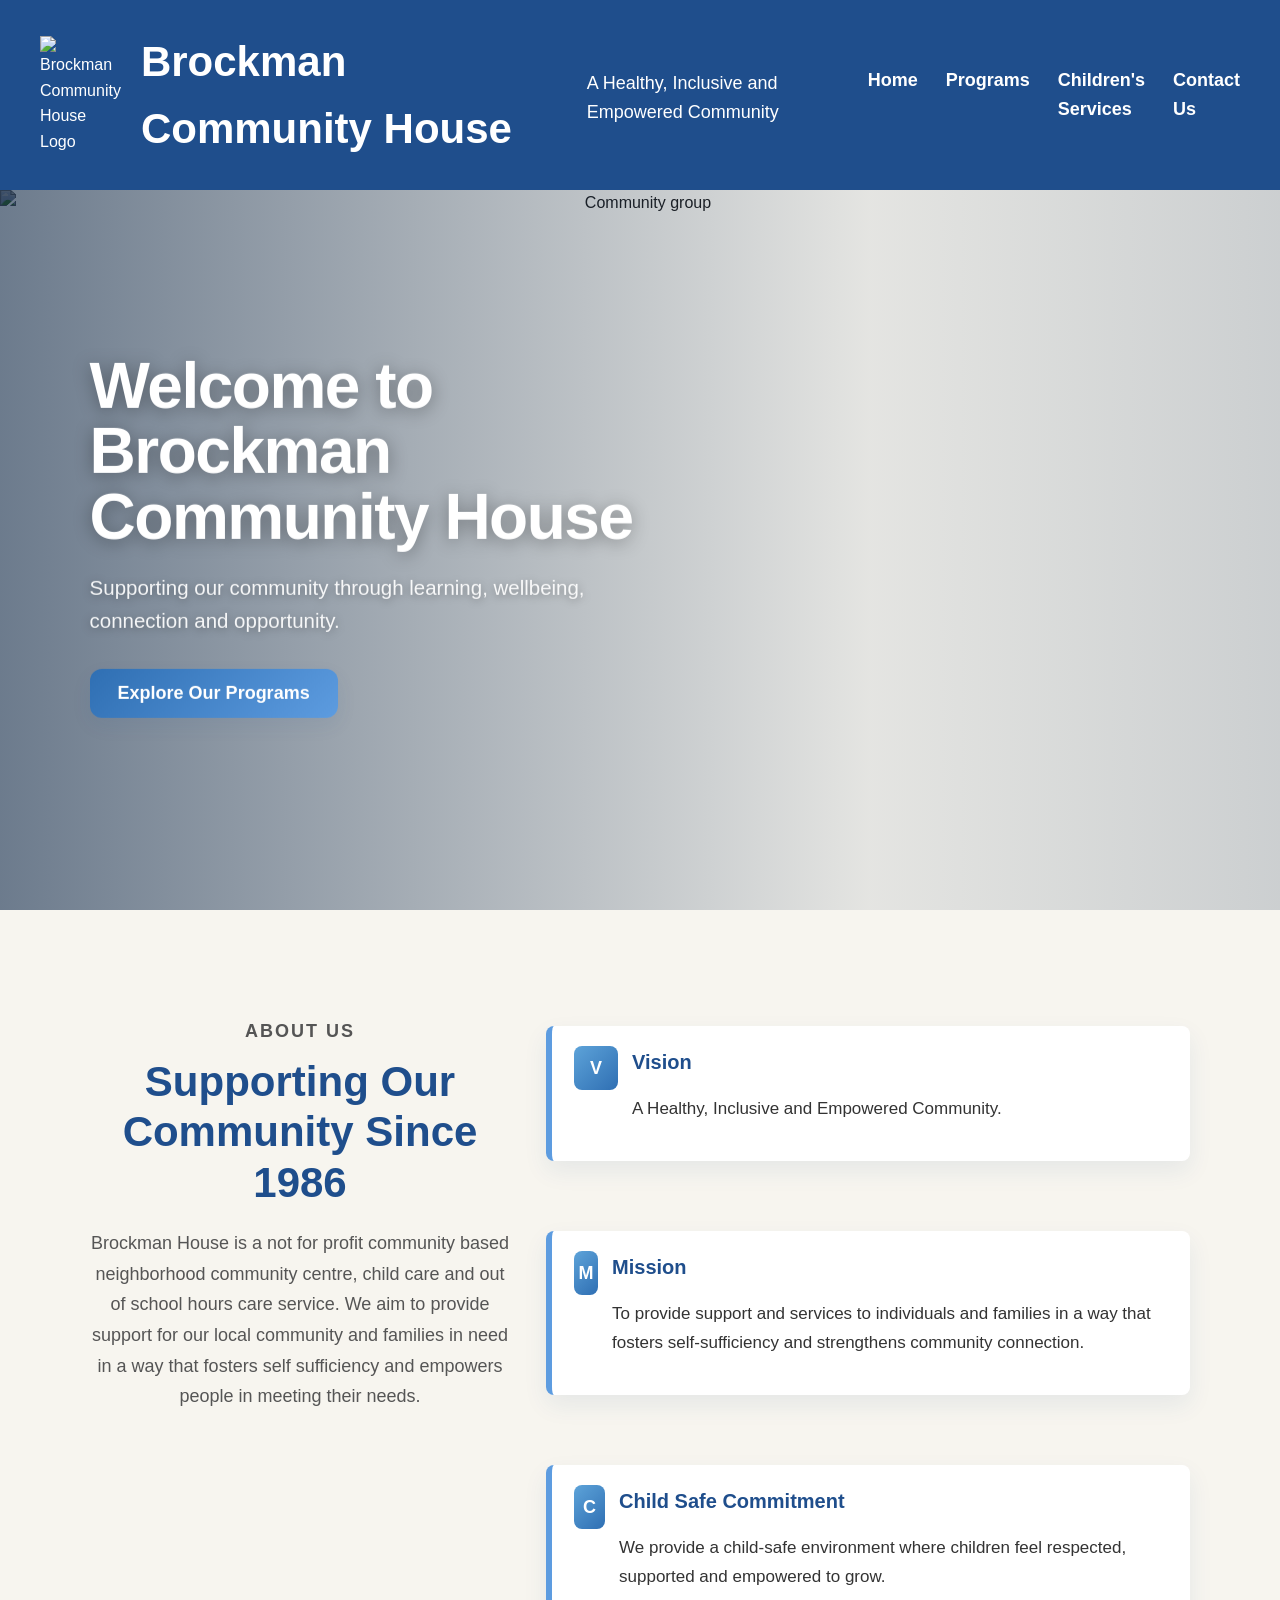
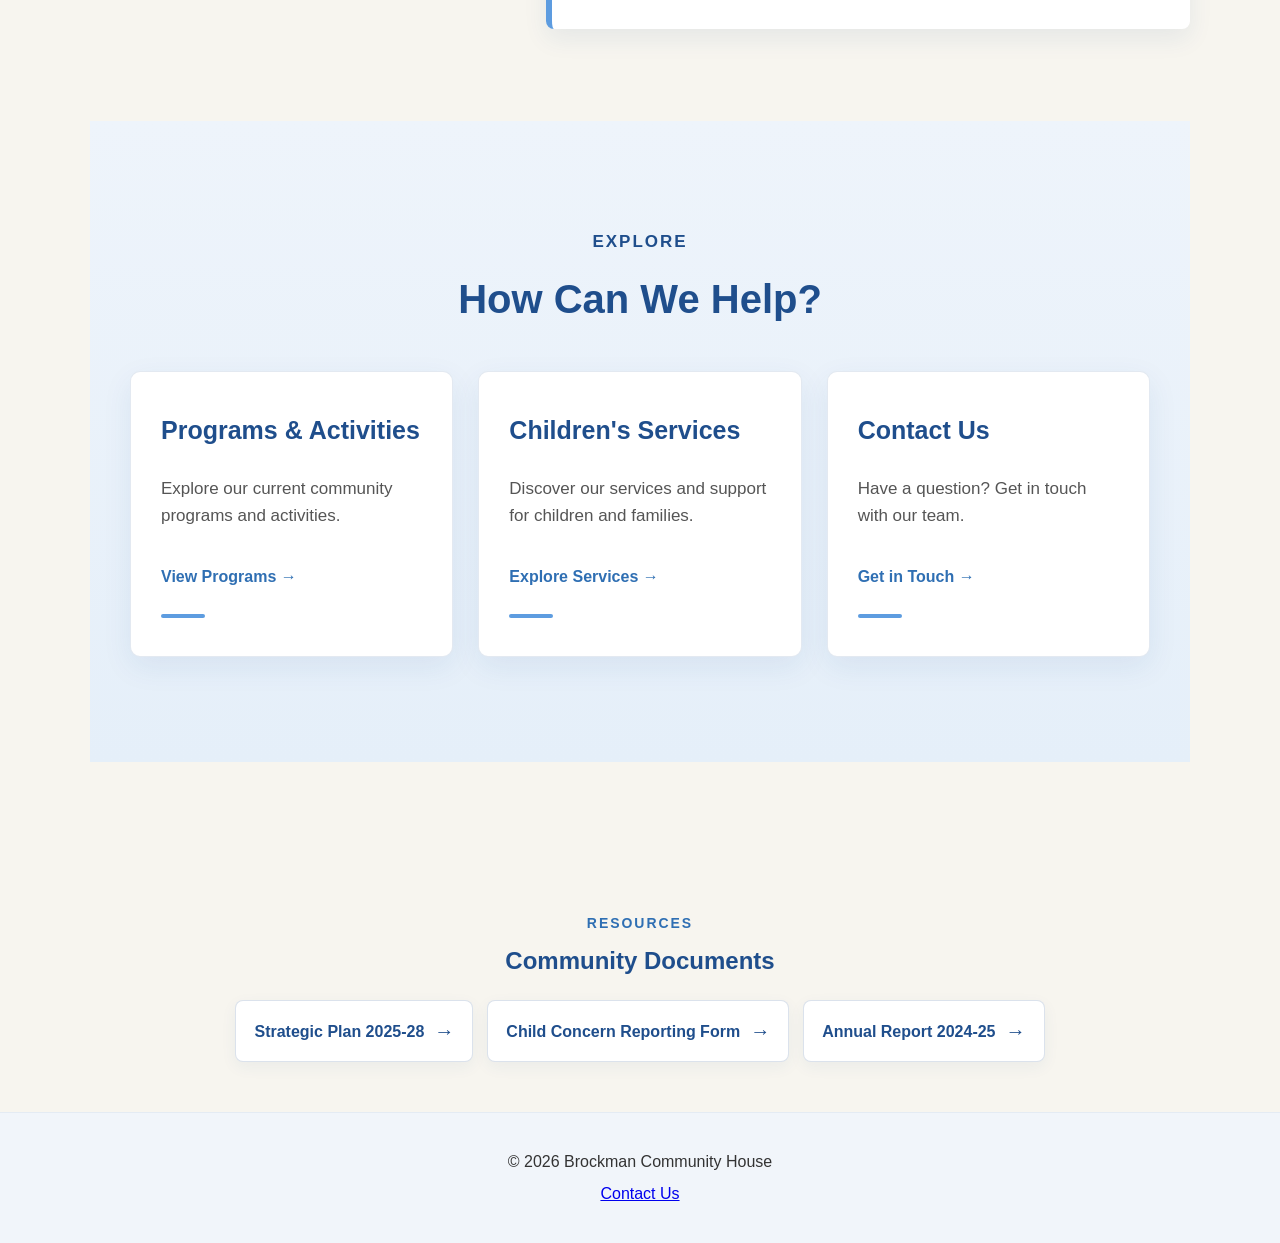
==== index.html @ 67da940c "Add files via upload" ====
<!DOCTYPE html>
<html lang="en">

<head>
    <meta charset="UTF-8">
    <meta name="viewport" content="width=device-width, initial-scale=1.0">
    <title>Brockman Community House</title>

    <link rel="stylesheet" href="style.css">
</head>

<body>

<header>

    <div class="header-left">
<img src="./images/logo.png" alt="Brockman Community House Logo" class="logo">            <h1>Brockman Community House</h1>
            <p>A Healthy, Inclusive and Empowered Community</p>
    </div>

    <nav>
    <a href="index.html">Home</a>
    <a href="programs.html">Programs</a>
    <a href="childrens-services.html">Children's Services</a>
    <a href="contact.html">Contact Us</a>
</nav>

</header>
<main class="home-main">

    <section class="hero">

           <img src="https://images.unsplash.com/photo-1511632765486-a01980e01a18"
               alt="Community group" loading="lazy">

        <div class="hero-text">

            <h2>Welcome to Brockman Community House</h2>

            <p>
                Supporting our community through learning, wellbeing,
                connection and opportunity.
            </p>

            <a id="term-program-link" href="https://brockmanhouse.com.au/wp-content/uploads/2026/07/Term-3-2026-Program-1.pdf" target="_blank" rel="noopener noreferrer">
                <button>Explore Our Programs</button>
            </a>

        </div>

    </section>
<section class="about-home">

    <div class="about-intro">
        <p class="section-label">ABOUT US</p>

        <h2>Supporting Our Community Since 1986</h2>

        <p>
            Brockman House is a not for profit community based neighborhood
            community centre, child care and out of school hours care service.
            We aim to provide support for our local community and families in
            need in a way that fosters self sufficiency and empowers people
            in meeting their needs.
        </p>
    </div>

   <div class="about-values">

    <section class="about-value" tabindex="0" aria-labelledby="vision-title">
        <span class="value-number" aria-hidden="true">V</span>

        <div>
            <h3 id="vision-title">Vision</h3>
            <p>
                A Healthy, Inclusive and Empowered Community.
            </p>
        </div>
    </section>

    <section class="about-value" tabindex="0" aria-labelledby="mission-title">
        <span class="value-number" aria-hidden="true">M</span>

        <div>
            <h3 id="mission-title">Mission</h3>
            <p>
                To provide support and services to individuals and families
                in a way that fosters self-sufficiency and strengthens
                community connection.
            </p>
        </div>
    </section>

    <section class="about-value" tabindex="0" aria-labelledby="commitment-title">
        <span class="value-number" aria-hidden="true">C</span>

        <div>
            <h3 id="commitment-title">Child Safe Commitment</h3>
            <p>
                We provide a child-safe environment where children feel
                respected, supported and empowered to grow.
            </p>
        </div>
    </section>

</div>

<section class="quick-links">

    <p class="section-label">EXPLORE</p>

    <h2>How Can We Help?</h2>

    <div class="quick-grid">

        <a href="programs.html" class="quick-card">
            <h3>Programs & Activities</h3>
            <p>Explore our current community programs and activities.</p>
            <span>View Programs →</span>
        </a>

        <a href="childrens-services.html" class="quick-card">
            <h3>Children's Services</h3>
            <p>Discover our services and support for children and families.</p>
            <span>Explore Services →</span>
        </a>

        <a href="contact.html" class="quick-card">
            <h3>Contact Us</h3>
            <p>Have a question? Get in touch with our team.</p>
            <span>Get in Touch →</span>
        </a>

    </div>

</section>
    </main>

<section class="community-documents container" aria-labelledby="documents-title">
    <p class="section-label">RESOURCES</p>
    <h2 id="documents-title">Community Documents</h2>
    <div class="document-links">
        <a id="strategic-plan-link" href="documents/Strategic-Plan-2025-28.pdf" target="_blank" rel="noopener noreferrer">Strategic Plan 2025-28 <span>→</span></a>
        <a id="child-concern-link" href="documents/Child-Concern-Reporting-Form.pdf" target="_blank" rel="noopener noreferrer">Child Concern Reporting Form <span>→</span></a>
        <a id="annual-report-link" href="documents/Brockman-House-Annual-Report-2024-25.pdf" target="_blank" rel="noopener noreferrer">Annual Report 2024-25 <span>→</span></a>
    </div>
</section>

<script>
    fetch('documents/documents.json')
        .then(function(response) { return response.ok ? response.json() : null; })
        .then(function(documents) {
            if (!documents) return;
            var links = {
                strategicPlan: 'strategic-plan-link',
                childConcernForm: 'child-concern-link',
                annualReport: 'annual-report-link',
                termProgram: 'term-program-link'
            };
            Object.keys(links).forEach(function(key) {
                var link = document.getElementById(links[key]);
                if (link && documents[key]) link.href = documents[key];
            });
        })
        .catch(function() {
            // Keep the built-in links when the data file is unavailable.
        });
</script>

<footer>
    <p>&copy; 2026 Brockman Community House</p>
    <p>
        <a href="contact.html">Contact Us</a>
    </p>
</footer>
</body>

</html>
---- style.css ----
body {
    font-family: Arial, sans-serif;
    margin: 0;
    background-color: #f7f5ef;
    color: #333;
}

/* Base typographic scale for better rhythm */
html { font-size: 16px }
body { line-height: 1.6 }

header {
    background-color: #1F4E8C;
    color: white;
    display: flex;
    justify-content: space-between;
    align-items: center;
    padding: 28px 40px;
    position: relative;
    z-index: 30;
}

/* Overlay header: used on pages with a hero so the header sits on top
   of the hero image without affecting layout. Add `class="overlay"`
   to the header element on pages where you want this behavior. */
/* overlay header styles removed (header now uses solid background by default) */

.header-left {
    display: flex;
    align-items: center;
    gap: 20px;
}

.logo {
    width: 90px;
    height: auto;
}

.header-left .logo { width: 84px }

.header-left h1 {
    margin: 0;
    font-size: 42px;
}

.header-left p {
    margin: 6px 0 0;
    font-size: 18px;
}

nav {
    display: flex;
    gap: 28px;
}

nav a {
    color: white;
    text-decoration: none;
    font-size: 18px;
    font-weight: 600;
    padding: 10px 0;
    transition: color 0.3s ease;
}

nav a:hover {
    color: #BFD8F5;
}

/* Make nav responsive and avoid overflow */
@media (max-width: 760px) {
    header { padding: 20px }
    .header-left { gap: 12px }
    .header-left h1 { font-size: 20px }
    .header-left p { display: none }
    nav { flex-wrap: wrap; gap: 12px; justify-content: center }
    nav a { font-size: 16px }
}
main {
    text-align: center;
    padding: 50px;
}

/* Reduce main padding on small screens for better fit */
@media (max-width: 700px) {
    main { padding: 28px 12px }
}

/* Generic centered container used on content pages */
.container {
    max-width: 1100px;
    margin: 0 auto;
    padding: 0 20px;
}

h2 {
    color: #7c6dd0;
}

button {
    background: linear-gradient(135deg, #2F6FB3, #5D9CE0);
    color: white;
    border: none;
    padding: 14px 28px;
    font-size: 17px;
    font-weight: 600;
    border-radius: 10px;
    cursor: pointer;
}

button:hover {
    background: linear-gradient(135deg, #1F4E8C, #3B7CC0);
}

/* Make CTA button more prominent */
button {
    box-shadow: 0 8px 20px rgba(31,78,140,0.08);
}

/* Interactive, accessible focus states */
:focus {
    outline: none;
}

:focus-visible {
    outline: 3px solid rgba(79,143,217,0.26);
    outline-offset: 3px;
}
.cards {
    display: flex;
    gap: 20px;
    justify-content: center;
    flex-wrap: wrap;
    margin-top: 30px;
}


.card {
    background-color: white;
    width: 280px;
    padding: 25px;
    border-radius: 12px;
    border: 1px solid rgba(31, 78, 140, 0.15);
    box-shadow: 0 4px 10px rgba(0,0,0,0.1);
    text-align: center;

    transition: transform 0.3s ease,
                box-shadow 0.3s ease;
}
.card:hover {
    transform: translateY(-8px);
    box-shadow:
        0 15px 35px rgba(31, 78, 140, 0.22),
        0 0 20px rgba(79, 143, 217, 0.15);
    border-color: rgba(31, 78, 140, 0.4);
}

.card h3 {
    color: #1F4E8C;
    font-size: 24px;
    margin-top: 0;
}

.card p {
    color: #555;
    line-height: 1.6;
}

/* consolidated .hero rules appear later */

.pdf-section {
    max-width: 900px;
    margin: 60px auto;
    text-align: center;
}

/* Programs page hero */
.programs-hero {
     position: relative;
     /* Make the hero full-bleed horizontally (no side gaps) while keeping
         the same height. Pull it up slightly so there's no extra gap from
         the page padding and it sits closer to the header. */
     width: 100vw;
     margin-left: calc(50% - 50vw);
     margin-right: calc(50% - 50vw);
     /* negative top margin removes the main padding gap so the hero sits
         flush against the header. Slightly reduced on small screens to
         avoid overlap with a taller header layout. */
     margin-top: -50px;
     height: 60vh;
     min-height: 420px;
     margin-bottom: 28px;
     overflow: hidden;
}
.programs-hero img {
    position: absolute;
    top: 0;
    left: 0;
    width: 100%;
    height: 100%;
    object-fit: cover;
    object-position: center;
    display: block;
    filter: brightness(60%);
    transition: transform 0.9s cubic-bezier(0.22,1,0.36,1), filter 0.6s ease;
    z-index: 1;
}
.programs-hero .hero-text {
    position: absolute;
    z-index: 2;
    top: 48%;
    left: clamp(30px, 7vw, 120px);
    transform: translateY(-50%);
    width: min(560px, 86%);
    text-align: left;
    color: white;
    animation: heroTextSlide 1s cubic-bezier(0.22, 1, 0.36, 1) both;
}
.programs-hero .hero-text h2 { color: white; font-size: clamp(42px, 5vw, 68px); margin:0 0 18px; text-shadow:0 3px 18px rgba(0,0,0,0.35) }
.programs-hero .hero-text p { color: rgba(255,255,255,0.92); margin-bottom: 22px; text-shadow:0 2px 10px rgba(0,0,0,0.35) }
.programs-hero:hover img { transform: scale(1.02); filter: brightness(0.72) saturate(1.02) }

/* Programs grid */
.programs-intro { text-align: center; margin: 8px 0 28px; }
.programs-intro h2 { color: #1F4E8C; font-size: 34px; margin: 6px 0 10px }
.programs-intro p { color: #555; max-width: 900px; margin: 0 auto }
.programs-grid {
    max-width: 1100px;
    margin: 0 auto 40px;
    display: grid;
    grid-template-columns: repeat(3, 1fr);
    gap: 22px;
    padding: 0 20px;
}
.program-card { min-height: 320px }
.program-body { flex: 1 }
.program-card {
    background: white;
    border-radius: 14px;
    overflow: hidden;
    box-shadow: 0 10px 30px rgba(31,78,140,0.06);
    display: flex;
    flex-direction: column;
    transition: transform 0.25s ease, box-shadow 0.25s ease;
}
.program-card:hover { transform: translateY(-8px); box-shadow: 0 20px 50px rgba(31,78,140,0.12) }
.program-media { position: relative; }
.program-img { width: 100%; height: 220px; object-fit: cover; display:block }
/* Make the featured/program image (has data-photo) taller so it feels hero-like
   while keeping other cards compact. On large screens this will give the
   Technology card a taller, more immersive photo similar to the hero. */
.program-card[data-photo] .program-img {
    /* Keep technology card image the same size as other program cards */
    height: 220px;
    object-fit: cover;
}
.program-card { border-radius: 14px; }

/* clickable icon over the program image */
.program-icon {
    position: absolute;
    right: 12px;
    top: 12px;
    background: rgba(255,255,255,0.95);
    border-radius: 999px;
    padding: 8px;
    display: inline-flex;
    align-items: center;
    justify-content: center;
    box-shadow: 0 6px 18px rgba(31,78,140,0.08);
    transition: transform .15s ease, box-shadow .15s ease;
}
.program-icon:hover { transform: translateY(-3px); box-shadow: 0 12px 30px rgba(31,78,140,0.12) }
.program-icon svg { display:block }
.program-body { padding: 18px }
.program-body h3 { margin: 0 0 8px; color: #1F4E8C }
.program-body p { margin: 0 0 12px; color: #555 }
.program-body .link { color: #2F6FB3; font-weight:700; text-decoration:none }

@media (max-width: 900px) {
    .programs-grid { grid-template-columns: 1fr 1fr }
    .program-img { height: 180px }
}
@media (max-width: 700px) {
    .programs-hero { margin-top: -28px }
}
@media (max-width: 560px) {
    .programs-grid { grid-template-columns: 1fr }
    .programs-hero .hero-text { left: 4%; max-width: 90% }
    .program-img { height: 160px }
}

/* Section spacing utility to keep pages consistent */
section { margin: 28px 0 }

/* Footer polish */
footer {
    background: #f1f5fa;
    color: #333;
    padding: 30px 20px;
    text-align: center;
    border-top: 1px solid rgba(31,78,140,0.06);
}
footer p { margin: 6px 0 }

/* Ensure images don't cause horizontal overflow */
img { max-width: 100%; height: auto; }

/* Community Support section styling */
.community-support {
    background: #ffffff;
    padding: 28px 20px;
    border-radius: 14px;
    box-shadow: 0 12px 30px rgba(31,78,140,0.06);
    margin: 26px auto 40px;
    text-align: left;
}
.community-support h2 { color: #1F4E8C; margin-top: 0 }
.community-support ul { columns: 2; gap: 20px; color: #444; margin: 12px 0 18px }
.community-support p { color: #555; line-height: 1.6 }

@media (max-width: 700px) {
    .community-support ul { columns: 1 }
}

/* Community Support two-column layout */
.support-grid { display: grid; grid-template-columns: 1fr 1fr; gap: 22px; align-items: center }
.support-image img { width: 100%; height: 100%; object-fit: cover; border-radius: 10px }
.support-content h2 { margin-top: 0; color: #1F4E8C }
.support-content ul { margin-left: 18px; color: #444 }
.support-cta { margin-top: 16px; text-align: center; }
.support-cta .link { color: #1F4E8C; font-weight: 700; text-decoration: none; margin-right: 12px; }
.support-cta .link::after { content: ' →'; }

.btn-primary { background: linear-gradient(135deg,#2F6FB3,#5D9CE0); color: white; padding: 12px 18px; border-radius: 10px; text-decoration: none; font-weight:700; margin-right: 8px }
.btn-primary:hover { transform: translateY(-3px); box-shadow: 0 12px 30px rgba(31,78,140,0.12) }
.btn-outline { border: 1px solid rgba(31,78,140,0.18); padding: 10px 16px; border-radius: 10px; text-decoration: none; color: #1F4E8C; font-weight:700 }

@media (max-width: 900px) {
    .support-grid { grid-template-columns: 1fr }
    .support-image { order: -1 }
}

/* Photo modal */
.photo-modal { display: none; position: fixed; inset: 0; background: rgba(0,0,0,0.6); align-items: center; justify-content: center; z-index: 9999 }
.photo-modal.open { display: flex }
.photo-modal-content { position: relative; max-width: 1100px; width: 94%; max-height: 90vh; background: #fff; border-radius: 12px; overflow: hidden; box-shadow: 0 30px 80px rgba(0,0,0,0.4) }
.photo-modal-content img { display: block; background: #000; margin: 0 auto }
/* Show the modal image fully (no cropping). Use `contain` so the entire
   image is visible inside the dialog. Limit size by viewport so it fits on
   all screens. */
.photo-modal-content img {
    width: auto;
    max-width: 100%;
    height: auto;
    max-height: calc(100vh - 120px);
    object-fit: contain;
}
.photo-close { position: absolute; right: 12px; top: 12px; background: rgba(255,255,255,0.95); border: none; padding: 8px 10px; border-radius: 8px; font-size: 20px; cursor: pointer }

@media (max-width: 700px) {
    .photo-modal-content { width: 96%; }
    .photo-close { right: 8px; top: 8px }
}

/* Children's Services page */
.children-page {
    padding: 0;
    text-align: left;
}
.children-hero {
    position: relative;
    height: 42vh;
    min-height: 360px;
    overflow: hidden;
    background: #315d68;
}
.children-hero img {
    width: 100%;
    height: 100%;
    object-fit: cover;
    object-position: center;
    display: block;
    filter: brightness(0.58) saturate(0.8);
}
.children-hero-text {
    position: absolute;
    inset: 0;
    display: flex;
    flex-direction: column;
    align-items: center;
    justify-content: center;
    text-align: center;
    color: white;
    padding: 24px;
}
.children-hero-text h2 {
    color: white;
    font-size: clamp(42px, 6vw, 72px);
    margin: 0 0 12px;
    text-shadow: 0 3px 18px rgba(0,0,0,0.28);
}
.children-hero-text p {
    max-width: 620px;
    margin: 0;
    color: rgba(255,255,255,0.95);
    font-size: clamp(18px, 2vw, 26px);
}
.children-content {
    position: relative;
    z-index: 2;
    margin-top: -86px;
    margin-bottom: 60px;
    padding: 58px 72px;
    background: white;
    border-radius: 10px;
    box-shadow: 0 16px 42px rgba(31,78,140,0.14);
}
.children-flyer {
    max-width: 720px;
    margin: 0 auto 42px;
    text-align: center;
}
.children-flyer img {
    display: block;
    width: 100%;
    height: auto;
    max-height: 900px;
    object-fit: contain;
    border-radius: 6px;
    box-shadow: 0 8px 24px rgba(31,78,140,0.12);
}
.children-copy { max-width: 900px; margin: 0 auto; }
.children-copy .section-label { color: #2F6FB3; font-size: 14px; font-weight: 800; letter-spacing: 0.12em; margin: 0 0 12px; }
.children-copy h2 { color: #1F4E8C; font-size: clamp(30px, 4vw, 48px); line-height: 1.15; margin: 0 0 24px; }
.children-copy p { color: #405064; font-size: 19px; line-height: 1.7; }
.children-services-grid { display: grid; grid-template-columns: repeat(2, 1fr); gap: 26px; margin: 30px 0; }
.children-services-grid article { padding: 24px; border-left: 4px solid #5D9CE0; background: #f4f8fc; border-radius: 6px; }
.children-services-grid h3, .children-enrol h3 { color: #1F4E8C; margin: 0 0 8px; font-size: 24px; }
.children-services-grid p { margin: 0; font-size: 17px; }
.children-enrol { margin-top: 30px; padding-top: 24px; border-top: 1px solid rgba(31,78,140,0.15); }
.children-enrol p { margin-bottom: 0; }
.children-enrol a { color: #1F4E8C; font-weight: 700; }

@media (max-width: 700px) {
    .children-content { margin-top: -44px; padding: 34px 24px; }
    .children-services-grid { grid-template-columns: 1fr; gap: 16px; }
    .children-copy p { font-size: 17px; }
}

/* Contact page */
.contact-page { padding: 0; text-align: left; }
.contact-hero {
    min-height: 360px;
    display: flex;
    align-items: center;
    padding: 70px max(24px, 8vw);
    color: white;
    background: linear-gradient(120deg, rgba(31,78,140,0.98), rgba(47,111,179,0.86)), url('https://images.unsplash.com/photo-1511632765486-a01980e01a18?auto=format&fit=crop&w=1800&q=80') center/cover;
}
.contact-hero > div { max-width: 680px; }
.contact-hero .section-label { color: #BFD8F5; font-size: 14px; font-weight: 800; letter-spacing: 0.14em; margin: 0 0 14px; }
.contact-hero h2 { color: white; font-size: clamp(48px, 7vw, 84px); line-height: 1; margin: 0 0 22px; }
.contact-hero p:last-child { color: rgba(255,255,255,0.94); font-size: clamp(19px, 2.2vw, 28px); line-height: 1.45; margin: 0; }
.contact-content { margin-top: -54px; position: relative; z-index: 2; padding: 42px 54px 54px; background: #fff; border-radius: 12px; box-shadow: 0 16px 42px rgba(31,78,140,0.14); }
.contact-heading { max-width: 720px; margin: 0 auto 30px; text-align: center; }
.contact-heading .section-label { color: #2F6FB3; font-size: 14px; font-weight: 800; letter-spacing: 0.14em; margin: 0 0 10px; }
.contact-heading h2 { color: #1F4E8C; font-size: clamp(30px, 4vw, 46px); line-height: 1.12; margin: 0 0 12px; }
.contact-heading p:last-child { color: #526173; font-size: 18px; margin: 0; }
.contact-cards { display: grid; grid-template-columns: repeat(3, 1fr); gap: 18px; margin: 28px 0 44px; }
.contact-card { padding: 26px 22px; background: #f4f8fc; border: 1px solid rgba(31,78,140,0.1); border-radius: 8px; text-align: center; transition: transform .2s ease, box-shadow .2s ease; }
.contact-card:hover { transform: translateY(-5px); box-shadow: 0 12px 26px rgba(31,78,140,0.12); }
.contact-card-icon { display: inline-flex; align-items: center; justify-content: center; width: 50px; height: 50px; margin-bottom: 12px; border-radius: 50%; background: #1F4E8C; color: white; font-size: 24px; }
.contact-card h3 { margin: 0 0 8px; color: #1F4E8C; font-size: 24px; }
.contact-card p { min-height: 54px; margin: 0 0 14px; color: #526173; line-height: 1.55; }
.contact-card a { color: #1F4E8C; font-weight: 700; text-decoration: none; }
.contact-card a:hover { text-decoration: underline; }
.map-section { overflow: hidden; border-radius: 10px; border: 1px solid rgba(31,78,140,0.12); background: #f4f8fc; }
.map-heading { padding: 24px 28px 18px; }
.map-heading h2 { color: #1F4E8C; margin: 0 0 4px; }
.map-heading p { margin: 0; color: #526173; }
.map-section iframe { display: block; width: 100%; }

/* Community documents */
.community-documents { margin: 0 auto 50px; padding: 34px 20px 0; text-align: center; }
.community-documents .section-label { color: #2F6FB3; font-size: 14px; font-weight: 800; letter-spacing: 0.14em; margin: 0 0 8px; }
.community-documents h2 { color: #1F4E8C; margin: 0 0 20px; }
.document-links { display: flex; justify-content: center; flex-wrap: wrap; gap: 14px; }
.document-links a { display: inline-flex; align-items: center; gap: 10px; padding: 14px 18px; border: 1px solid rgba(31,78,140,0.16); border-radius: 8px; background: white; color: #1F4E8C; font-weight: 700; text-decoration: none; box-shadow: 0 5px 16px rgba(31,78,140,0.06); transition: transform .2s ease, box-shadow .2s ease, background .2s ease; }
.document-links a:hover { transform: translateY(-3px); background: #f4f8fc; box-shadow: 0 10px 24px rgba(31,78,140,0.12); }
.document-links span { font-size: 20px; }

@media (max-width: 800px) {
    .contact-content { padding: 34px 22px 36px; }
    .contact-cards { grid-template-columns: 1fr; }
    .contact-card p { min-height: 0; }
}

.pdf-section h2 {
    color: #1F4E8C;
    font-size: 32px;
    margin-bottom: 25px;
}

.pdf-viewer {
    width: 100%;
    height: 650px;
    border: 1px solid rgba(31, 78, 140, 0.2);
    border-radius: 16px;
    box-shadow: 0 10px 30px rgba(31, 78, 140, 0.15);
}

.pdf-button {
    display: inline-block;
    margin-top: 25px;
    padding: 14px 28px;
    background: linear-gradient(135deg, #1F4E8C, #4F8FD9);
    color: white;
    text-decoration: none;
    font-weight: 600;
    border-radius: 10px;
    transition: transform 0.3s ease,
                box-shadow 0.3s ease;
}

.pdf-button:hover {
    transform: translateY(-3px);
    box-shadow: 0 10px 25px rgba(31, 78, 140, 0.3);
}

.home-main {
    padding: 0;
    margin: 0;
    width: 100%;
}

.hero {
    position: relative;
    width: 100%;
    height: 80vh;
    min-height: 600px;
    margin: 0;
    padding: 0;
    overflow: hidden;
}

.hero img {
    position: absolute;
    top: 0;
    left: 0;

    width: 100%;
    height: 100%;

    object-fit: cover;
    object-position: center;

    display: block;
    filter: brightness(60%);
}
.hero::after {
    content: "";
    position: absolute;
    inset: 0;
    pointer-events: none;
    background: linear-gradient(90deg, rgba(8,35,70,0.58), rgba(8,35,70,0.08) 68%, rgba(8,35,70,0.18));
}
.hero-text {
    position: absolute;
    z-index: 2;

    top: 48%;
    left: clamp(30px, 7vw, 120px);

    transform: translateY(-50%);

    width: min(560px, 86%);
    text-align: left;
    color: white;
    animation: heroTextSlide 1s cubic-bezier(0.22, 1, 0.36, 1) both;
}

.hero-text h2 {
    color: white;
    font-size: clamp(42px, 5vw, 68px);
    line-height: 1.02;
    letter-spacing: -1.5px;

    margin: 0 0 22px;

    text-shadow:
        0 3px 18px rgba(0, 0, 0, 0.35);
}

.hero-text p {
    max-width: 500px;

    color: rgba(255, 255, 255, 0.92);
    font-size: clamp(18px, 1.6vw, 22px);
    line-height: 1.6;

    margin: 0 0 32px;

    text-shadow:
        0 2px 10px rgba(0, 0, 0, 0.35);
}

.program-intro {
    max-width: 750px;
    margin: 0 auto 45px;
    text-align: center;
}

.program-label {
    color: #1F4E8C;
    font-size: 14px;
    font-weight: bold;
    letter-spacing: 2px;
    margin-bottom: 10px;
}

.program-intro h2 {
    color: #1F4E8C;
    font-size: 42px;
    margin: 0 0 15px;
}

.program-intro p {
    font-size: 18px;
    line-height: 1.6;
    color: #555;
}

nav a.active {
    border-bottom: 3px solid #BFD8F5;
}

@keyframes fadeUp {
    from {
        opacity: 0;
        transform: translateY(20px);
    }

    to {
        opacity: 1;
        transform: translateY(0);
    }
}

/* removed unused keyframes: slideInDown and slideInRight */

.program-intro,
.cards,
.pdf-section {
    animation: fadeUp 0.7s ease both;
}

.about-home {
    max-width: 1100px;
    margin: 0 auto;
    padding: 88px 5%;
    display: flex;
    gap: 36px;
    align-items: flex-start;
    justify-content: center;
    flex-wrap: wrap;
}

.about-home h2 {
    color: #1F4E8C;
    font-size: 34px;
    margin-bottom: 12px;
}

.about-home h3 {
    color: #1F4E8C;
    margin-top: 28px;
}

.about-home p {
    line-height: 1.7;
    font-size: 17px;
}

/* removed slideInLeft (unused). Kept `heroTextSlide` keyframes below; `.hero-text` now includes the animation. */

@keyframes heroTextSlide {
    from {
        opacity: 0;
        transform: translate(-70px, -50%);
    }

    to {
        opacity: 1;
        transform: translate(0, -50%);
    }
}
.section-label {
    color: #1F4E8C;
    font-size: 14px;
    font-weight: 700;
    letter-spacing: 2px;
    margin-bottom: 10px;
}

.about-intro {
    flex: 0 0 420px;
    min-width: 260px;
}

.about-intro h2 {
    color: #1F4E8C;
    font-size: 42px;
    line-height: 1.2;
    margin: 0 0 20px;
}

.about-intro p {
    font-size: 18px;
    line-height: 1.7;
    color: #555;
}
.about-values {
    flex: 1 1 420px;
    display: flex;
    flex-direction: column;
    gap: 14px;
    align-items: stretch;
    margin: 0;
    min-width: 260px;
}

.about-value {
    background: #ffffff;
    padding: 20px 22px;
    border-radius: 8px;
    display: flex;
    gap: 14px;
    align-items: flex-start;
    text-align: left;
    border-left: 6px solid #5D9CE0;
    box-shadow: 0 10px 24px rgba(31,78,140,0.08);
    opacity: 0;
    transform: translateY(10px);
    animation: slideInUp 0.55s cubic-bezier(0.22,1,0.36,1) both;
}

.about-value:nth-child(1) { animation-delay: 0.04s }
.about-value:nth-child(2) { animation-delay: 0.12s }
.about-value:nth-child(3) { animation-delay: 0.20s }

.about-value:hover { transform: translateY(-4px); box-shadow: 0 12px 30px rgba(31,78,140,0.06); }

.about-value h3 { margin: 0 0 6px; color: #1F4E8C; font-size: 20px }

.value-number { width: 44px; height: 44px; border-radius: 8px; background: linear-gradient(135deg,#5da3d9,#2f6fb3); color: #fff; display:inline-grid; place-items:center; font-weight:700 }

.about-card h3 {
    color: #1F4E8C;
    margin-top: 0;
    font-size: 23px;
}

.about-card p {
    color: #555;
    line-height: 1.65;
}
@media (max-width: 900px) {
    .about-values {
        grid-template-columns: 1fr;
    }

    .about-home {
        padding: 60px 25px;
    }

    .about-intro h2 {
        font-size: 34px;
    }
}
.quick-links {
    padding: 90px 40px 105px;
    background: linear-gradient(180deg, #eef4fb 0%, #e5eff9 100%);
    text-align: center;
}

.quick-links h2 {
    color: #1F4E8C;
    font-size: 40px;
    margin: 0 0 40px;
}
.quick-grid {
    max-width: 1200px;
    margin: 0 auto;

    display: grid;
    grid-template-columns: repeat(3, 1fr);
    gap: 25px;
}
.quick-card {
    display: block;
    background: white;
    padding: 38px 30px;
    border-radius: 10px;
    min-height: 190px;

    text-decoration: none;
    text-align: left;

    border: 1px solid rgba(31, 78, 140, 0.12);
    box-shadow: 0 10px 30px rgba(31, 78, 140, 0.08);

    transition: transform 0.3s ease,
                box-shadow 0.3s ease,
                border-color 0.3s ease;
}

.quick-card h3 {
    color: #1F4E8C;
    font-size: 25px;
    margin-top: 0;
}

.quick-card p {
    color: #555;
    line-height: 1.6;
}

.quick-card::after {
    content: "";
    display: block;
    width: 44px;
    height: 4px;
    margin-top: 24px;
    border-radius: 999px;
    background: #5D9CE0;
}

.quick-card span {
    display: inline-block;
    margin-top: 18px;
    color: #2F6FB3;
    font-weight: 700;
}
.quick-card:hover {
    transform: translateY(-7px);
    box-shadow: 0 18px 40px rgba(31, 78, 140, 0.16);
    border-color: rgba(31, 78, 140, 0.35);
}

@media (max-width: 900px) {
    .quick-grid {
        grid-template-columns: 1fr;
    }

    .quick-links {
        padding: 60px 25px 80px;
    }
}
/* Removed duplicate older .about-values/.about-value grid rules to avoid layout conflicts. */
@keyframes heroButtonFade {
    from {
        opacity: 0;
        transform: translateY(18px);
    }

    to {
        opacity: 1;
        transform: translateY(0);
    }
}

.hero-text a {
    display: inline-block;

    opacity: 0;
    animation: heroButtonFade 0.7s ease-out 0.55s forwards;
}

@media (max-width: 700px) {
    .hero {
        min-height: 620px;
    }

    .hero-text {
        top: 52%;
        left: 25px;
        width: calc(100% - 50px);
    }

    .hero-text h2 {
        font-size: 42px;
    }

    .hero-text p {
        font-size: 18px;
    }
}

@keyframes slideInUp {
    from {
        opacity: 0;
        transform: translateY(18px);
    }

    to {
        opacity: 1;
        transform: translateY(0);
    }
}

@media (max-width: 900px) {
    .about-home {
        grid-template-columns: 1fr;
        padding: 40px 20px;
        margin: 20px auto 40px;
    }

    .about-values {
        gap: 16px;
    }

    .value-number {
        width: 44px;
        height: 44px;
    }
}

@media (max-width: 560px) {
    .about-value {
        flex-direction: row;
        min-width: 0;
        padding: 14px;
    }

    .about-values {
        padding: 0 8px;
    }
}

/* CTA styling */
.hero-text button {
    font-size: 18px;
    padding: 14px 28px;
    border-radius: 12px;
}

/* badge letter styles */
.value-number {
    display: inline-grid;
    place-items: center;
    font-weight: 700;
    color: white;
    font-size: 18px;
}

/* make about-value keyboard-focusable look */
.about-value:focus {
    box-shadow: 0 18px 40px rgba(31,78,140,0.12);
}

/* subtle hover on hero image for engagement */
.hero img {
    transition: transform 0.9s cubic-bezier(0.22,1,0.36,1), filter 0.6s ease;
}
.hero:hover img {
    transform: scale(1.02);
    filter: brightness(0.72) saturate(1.02);
}

/* respect user preference for reduced motion */
@media (prefers-reduced-motion: reduce) {
    * { animation-duration: 0.001ms !important; animation-iteration-count: 1 !important; transition-duration: 0.001ms !important; }
}
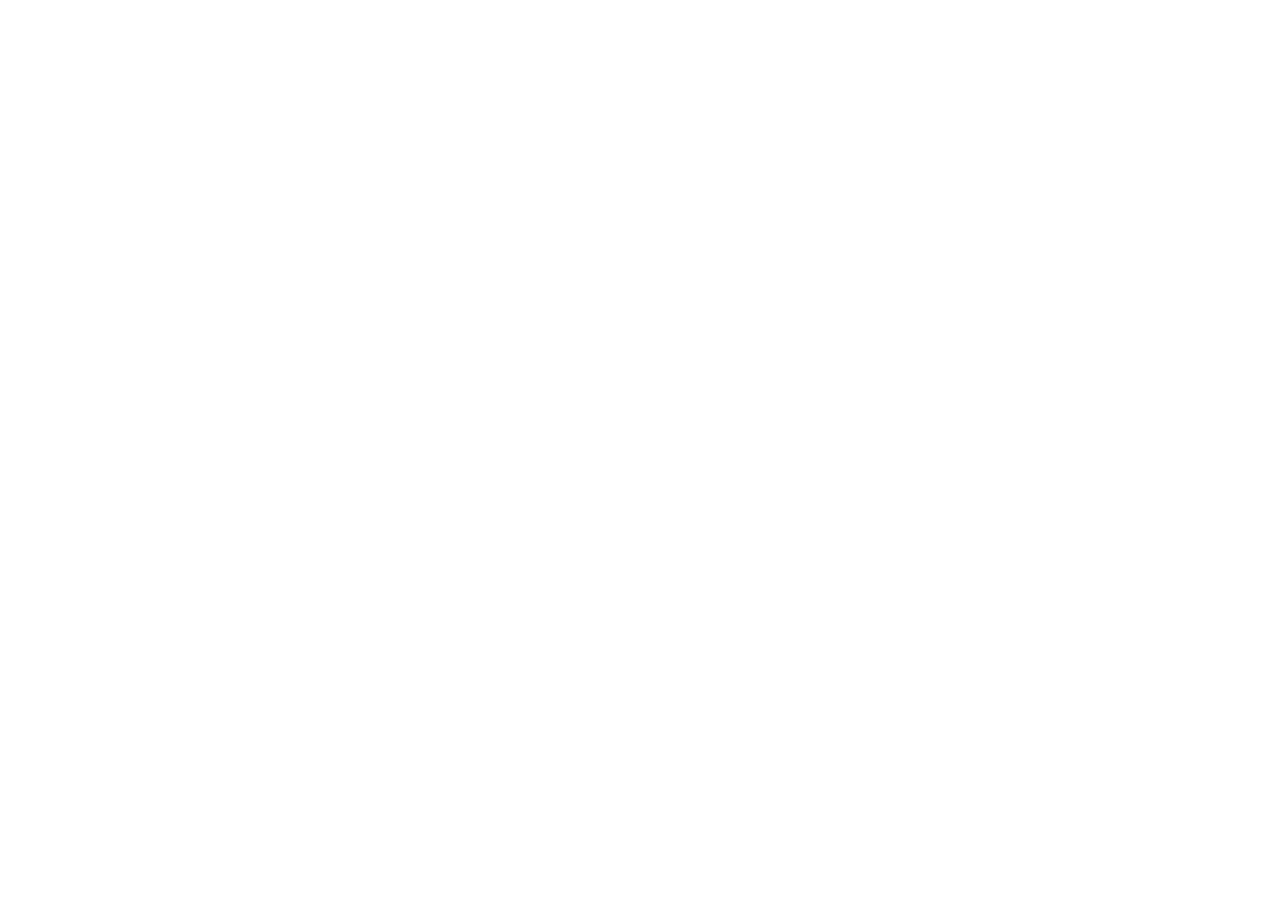
==== commit 636105fd: "Add files via upload" ====
--- a/index.html
+++ b/index.html
@@ -1,178 +1,11 @@
-<!DOCTYPE html>
+<!doctype html>
 <html lang="en">
-
 <head>
-    <meta charset="UTF-8">
-    <meta name="viewport" content="width=device-width, initial-scale=1.0">
-    <title>Brockman Community House</title>
-
-    <link rel="stylesheet" href="style.css">
+    <meta charset="utf-8">
+    <meta name="viewport" content="width=device-width, initial-scale=1">
+    <title>Brockman House Staff Admin</title>
 </head>
-
 <body>
-
-<header>
-
-    <div class="header-left">
-<img src="./images/logo.png" alt="Brockman Community House Logo" class="logo">            <h1>Brockman Community House</h1>
-            <p>A Healthy, Inclusive and Empowered Community</p>
-    </div>
-
-    <nav>
-    <a href="index.html">Home</a>
-    <a href="programs.html">Programs</a>
-    <a href="childrens-services.html">Children's Services</a>
-    <a href="contact.html">Contact Us</a>
-</nav>
-
-</header>
-<main class="home-main">
-
-    <section class="hero">
-
-           <img src="https://images.unsplash.com/photo-1511632765486-a01980e01a18"
-               alt="Community group" loading="lazy">
-
-        <div class="hero-text">
-
-            <h2>Welcome to Brockman Community House</h2>
-
-            <p>
-                Supporting our community through learning, wellbeing,
-                connection and opportunity.
-            </p>
-
-            <a id="term-program-link" href="https://brockmanhouse.com.au/wp-content/uploads/2026/07/Term-3-2026-Program-1.pdf" target="_blank" rel="noopener noreferrer">
-                <button>Explore Our Programs</button>
-            </a>
-
-        </div>
-
-    </section>
-<section class="about-home">
-
-    <div class="about-intro">
-        <p class="section-label">ABOUT US</p>
-
-        <h2>Supporting Our Community Since 1986</h2>
-
-        <p>
-            Brockman House is a not for profit community based neighborhood
-            community centre, child care and out of school hours care service.
-            We aim to provide support for our local community and families in
-            need in a way that fosters self sufficiency and empowers people
-            in meeting their needs.
-        </p>
-    </div>
-
-   <div class="about-values">
-
-    <section class="about-value" tabindex="0" aria-labelledby="vision-title">
-        <span class="value-number" aria-hidden="true">V</span>
-
-        <div>
-            <h3 id="vision-title">Vision</h3>
-            <p>
-                A Healthy, Inclusive and Empowered Community.
-            </p>
-        </div>
-    </section>
-
-    <section class="about-value" tabindex="0" aria-labelledby="mission-title">
-        <span class="value-number" aria-hidden="true">M</span>
-
-        <div>
-            <h3 id="mission-title">Mission</h3>
-            <p>
-                To provide support and services to individuals and families
-                in a way that fosters self-sufficiency and strengthens
-                community connection.
-            </p>
-        </div>
-    </section>
-
-    <section class="about-value" tabindex="0" aria-labelledby="commitment-title">
-        <span class="value-number" aria-hidden="true">C</span>
-
-        <div>
-            <h3 id="commitment-title">Child Safe Commitment</h3>
-            <p>
-                We provide a child-safe environment where children feel
-                respected, supported and empowered to grow.
-            </p>
-        </div>
-    </section>
-
-</div>
-
-<section class="quick-links">
-
-    <p class="section-label">EXPLORE</p>
-
-    <h2>How Can We Help?</h2>
-
-    <div class="quick-grid">
-
-        <a href="programs.html" class="quick-card">
-            <h3>Programs & Activities</h3>
-            <p>Explore our current community programs and activities.</p>
-            <span>View Programs →</span>
-        </a>
-
-        <a href="childrens-services.html" class="quick-card">
-            <h3>Children's Services</h3>
-            <p>Discover our services and support for children and families.</p>
-            <span>Explore Services →</span>
-        </a>
-
-        <a href="contact.html" class="quick-card">
-            <h3>Contact Us</h3>
-            <p>Have a question? Get in touch with our team.</p>
-            <span>Get in Touch →</span>
-        </a>
-
-    </div>
-
-</section>
-    </main>
-
-<section class="community-documents container" aria-labelledby="documents-title">
-    <p class="section-label">RESOURCES</p>
-    <h2 id="documents-title">Community Documents</h2>
-    <div class="document-links">
-        <a id="strategic-plan-link" href="documents/Strategic-Plan-2025-28.pdf" target="_blank" rel="noopener noreferrer">Strategic Plan 2025-28 <span>→</span></a>
-        <a id="child-concern-link" href="documents/Child-Concern-Reporting-Form.pdf" target="_blank" rel="noopener noreferrer">Child Concern Reporting Form <span>→</span></a>
-        <a id="annual-report-link" href="documents/Brockman-House-Annual-Report-2024-25.pdf" target="_blank" rel="noopener noreferrer">Annual Report 2024-25 <span>→</span></a>
-    </div>
-</section>
-
-<script>
-    fetch('documents/documents.json')
-        .then(function(response) { return response.ok ? response.json() : null; })
-        .then(function(documents) {
-            if (!documents) return;
-            var links = {
-                strategicPlan: 'strategic-plan-link',
-                childConcernForm: 'child-concern-link',
-                annualReport: 'annual-report-link',
-                termProgram: 'term-program-link'
-            };
-            Object.keys(links).forEach(function(key) {
-                var link = document.getElementById(links[key]);
-                if (link && documents[key]) link.href = documents[key];
-            });
-        })
-        .catch(function() {
-            // Keep the built-in links when the data file is unavailable.
-        });
-</script>
-
-<footer>
-    <p>&copy; 2026 Brockman Community House</p>
-    <p>
-        <a href="contact.html">Contact Us</a>
-    </p>
-</footer>
+    <script src="https://unpkg.com/decap-cms@^3.0.0/dist/decap-cms.js"></script>
 </body>
-
-</html>+</html>
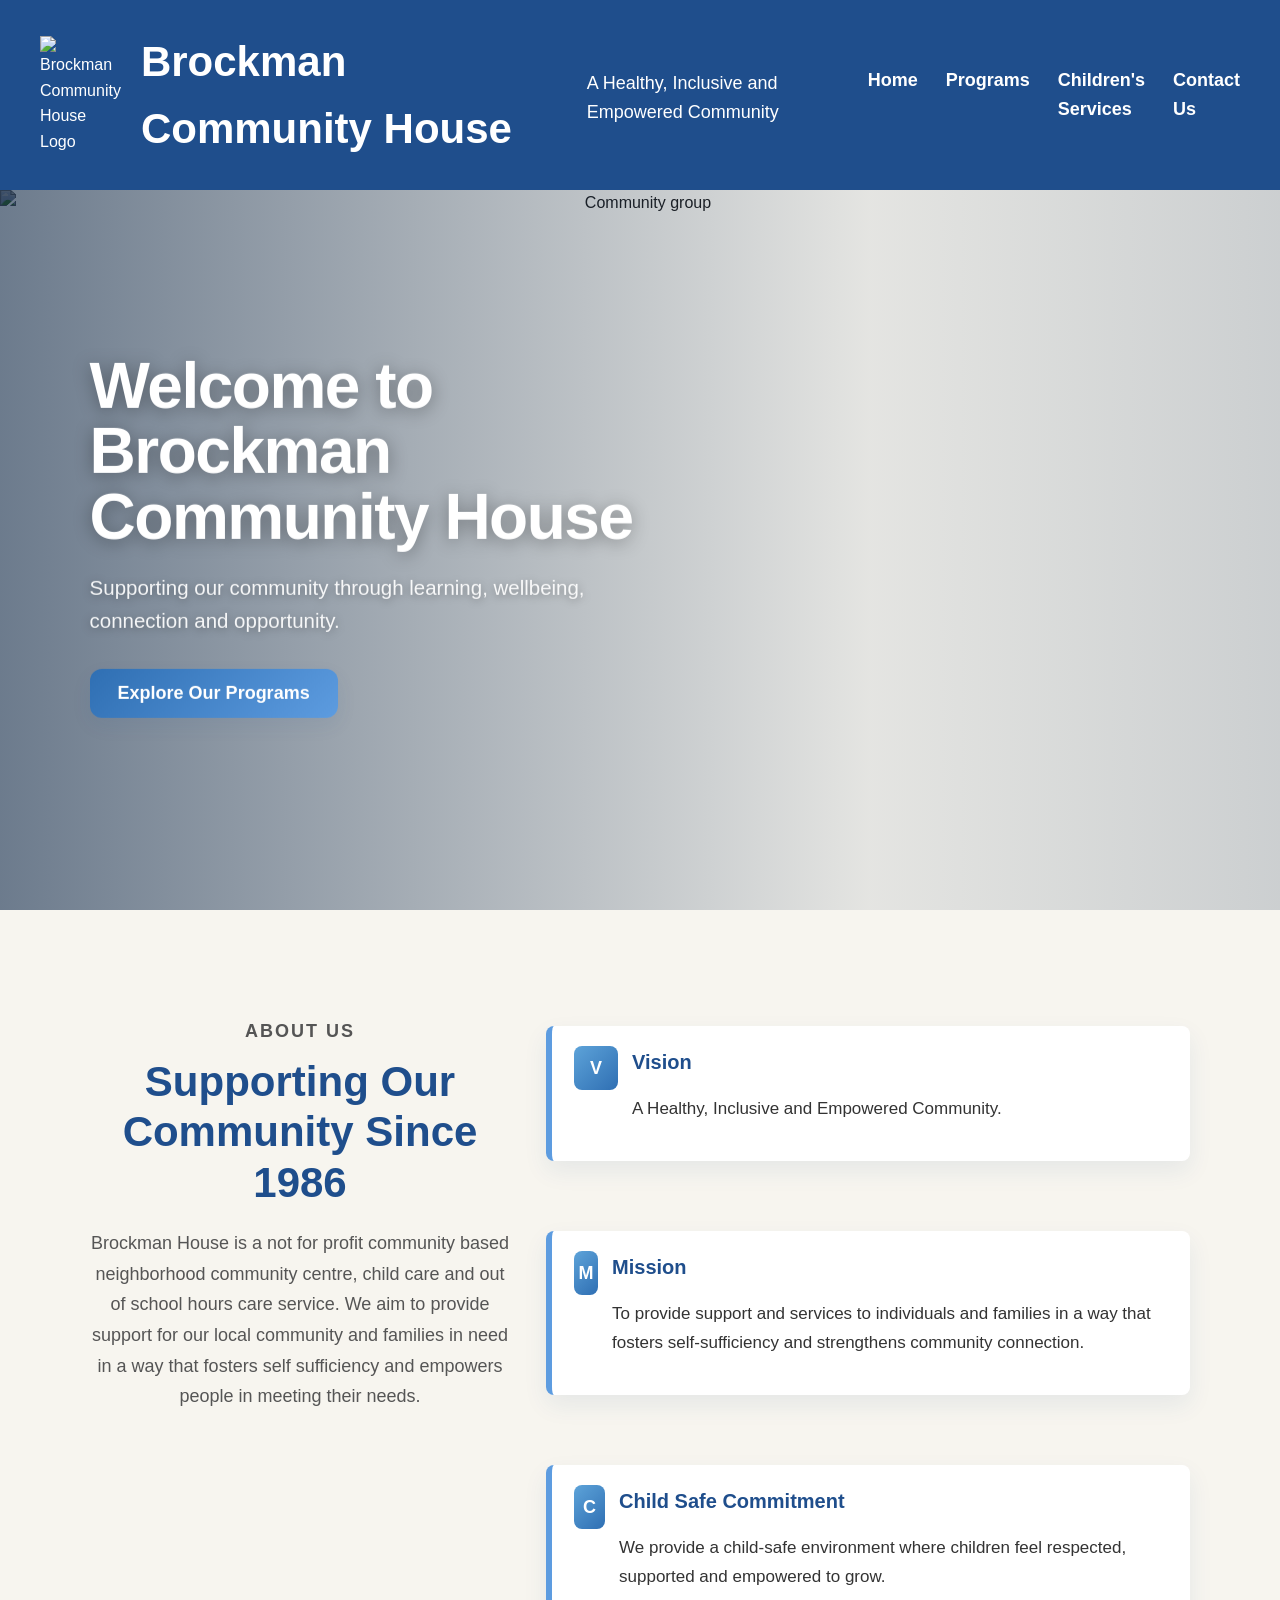
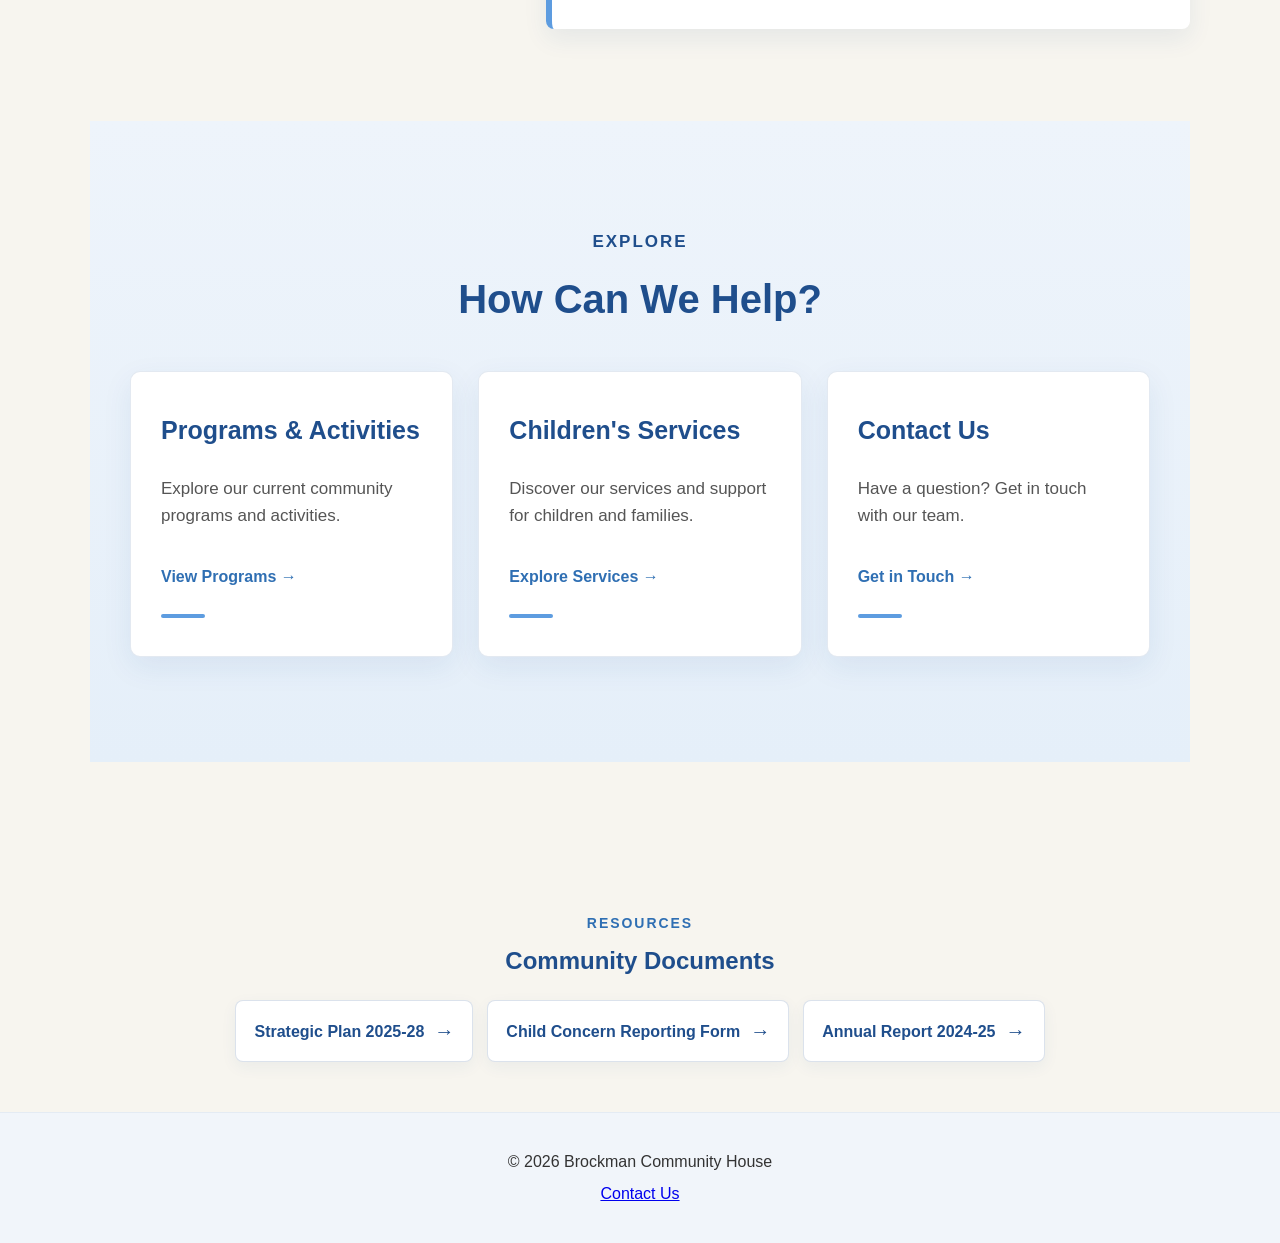
==== commit ca1c8841: "Add files via upload" ====
--- a/index.html
+++ b/index.html
@@ -1,11 +1,178 @@
-<!doctype html>
+<!DOCTYPE html>
 <html lang="en">
+
 <head>
-    <meta charset="utf-8">
-    <meta name="viewport" content="width=device-width, initial-scale=1">
-    <title>Brockman House Staff Admin</title>
+    <meta charset="UTF-8">
+    <meta name="viewport" content="width=device-width, initial-scale=1.0">
+    <title>Brockman Community House</title>
+
+    <link rel="stylesheet" href="style.css">
 </head>
+
 <body>
-    <script src="https://unpkg.com/decap-cms@^3.0.0/dist/decap-cms.js"></script>
+
+<header>
+
+    <div class="header-left">
+<img src="./images/logo.png" alt="Brockman Community House Logo" class="logo">            <h1>Brockman Community House</h1>
+            <p>A Healthy, Inclusive and Empowered Community</p>
+    </div>
+
+    <nav>
+    <a href="index.html">Home</a>
+    <a href="programs.html">Programs</a>
+    <a href="childrens-services.html">Children's Services</a>
+    <a href="contact.html">Contact Us</a>
+</nav>
+
+</header>
+<main class="home-main">
+
+    <section class="hero">
+
+           <img src="https://images.unsplash.com/photo-1511632765486-a01980e01a18"
+               alt="Community group" loading="lazy">
+
+        <div class="hero-text">
+
+            <h2>Welcome to Brockman Community House</h2>
+
+            <p>
+                Supporting our community through learning, wellbeing,
+                connection and opportunity.
+            </p>
+
+            <a id="term-program-link" href="https://brockmanhouse.com.au/wp-content/uploads/2026/07/Term-3-2026-Program-1.pdf" target="_blank" rel="noopener noreferrer">
+                <button>Explore Our Programs</button>
+            </a>
+
+        </div>
+
+    </section>
+<section class="about-home">
+
+    <div class="about-intro">
+        <p class="section-label">ABOUT US</p>
+
+        <h2>Supporting Our Community Since 1986</h2>
+
+        <p>
+            Brockman House is a not for profit community based neighborhood
+            community centre, child care and out of school hours care service.
+            We aim to provide support for our local community and families in
+            need in a way that fosters self sufficiency and empowers people
+            in meeting their needs.
+        </p>
+    </div>
+
+   <div class="about-values">
+
+    <section class="about-value" tabindex="0" aria-labelledby="vision-title">
+        <span class="value-number" aria-hidden="true">V</span>
+
+        <div>
+            <h3 id="vision-title">Vision</h3>
+            <p>
+                A Healthy, Inclusive and Empowered Community.
+            </p>
+        </div>
+    </section>
+
+    <section class="about-value" tabindex="0" aria-labelledby="mission-title">
+        <span class="value-number" aria-hidden="true">M</span>
+
+        <div>
+            <h3 id="mission-title">Mission</h3>
+            <p>
+                To provide support and services to individuals and families
+                in a way that fosters self-sufficiency and strengthens
+                community connection.
+            </p>
+        </div>
+    </section>
+
+    <section class="about-value" tabindex="0" aria-labelledby="commitment-title">
+        <span class="value-number" aria-hidden="true">C</span>
+
+        <div>
+            <h3 id="commitment-title">Child Safe Commitment</h3>
+            <p>
+                We provide a child-safe environment where children feel
+                respected, supported and empowered to grow.
+            </p>
+        </div>
+    </section>
+
+</div>
+
+<section class="quick-links">
+
+    <p class="section-label">EXPLORE</p>
+
+    <h2>How Can We Help?</h2>
+
+    <div class="quick-grid">
+
+        <a href="programs.html" class="quick-card">
+            <h3>Programs & Activities</h3>
+            <p>Explore our current community programs and activities.</p>
+            <span>View Programs →</span>
+        </a>
+
+        <a href="childrens-services.html" class="quick-card">
+            <h3>Children's Services</h3>
+            <p>Discover our services and support for children and families.</p>
+            <span>Explore Services →</span>
+        </a>
+
+        <a href="contact.html" class="quick-card">
+            <h3>Contact Us</h3>
+            <p>Have a question? Get in touch with our team.</p>
+            <span>Get in Touch →</span>
+        </a>
+
+    </div>
+
+</section>
+    </main>
+
+<section class="community-documents container" aria-labelledby="documents-title">
+    <p class="section-label">RESOURCES</p>
+    <h2 id="documents-title">Community Documents</h2>
+    <div class="document-links">
+        <a id="strategic-plan-link" href="documents/Strategic-Plan-2025-28.pdf" target="_blank" rel="noopener noreferrer">Strategic Plan 2025-28 <span>→</span></a>
+        <a id="child-concern-link" href="documents/Child-Concern-Reporting-Form.pdf" target="_blank" rel="noopener noreferrer">Child Concern Reporting Form <span>→</span></a>
+        <a id="annual-report-link" href="documents/Brockman-House-Annual-Report-2024-25.pdf" target="_blank" rel="noopener noreferrer">Annual Report 2024-25 <span>→</span></a>
+    </div>
+</section>
+
+<script>
+    fetch('documents/documents.json')
+        .then(function(response) { return response.ok ? response.json() : null; })
+        .then(function(documents) {
+            if (!documents) return;
+            var links = {
+                strategicPlan: 'strategic-plan-link',
+                childConcernForm: 'child-concern-link',
+                annualReport: 'annual-report-link',
+                termProgram: 'term-program-link'
+            };
+            Object.keys(links).forEach(function(key) {
+                var link = document.getElementById(links[key]);
+                if (link && documents[key]) link.href = documents[key];
+            });
+        })
+        .catch(function() {
+            // Keep the built-in links when the data file is unavailable.
+        });
+</script>
+
+<footer>
+    <p>&copy; 2026 Brockman Community House</p>
+    <p>
+        <a href="contact.html">Contact Us</a>
+    </p>
+</footer>
 </body>
-</html>
+
+</html>
--- a/style.css
+++ b/style.css
@@ -0,0 +1,973 @@
+body {
+    font-family: Arial, sans-serif;
+    margin: 0;
+    background-color: #f7f5ef;
+    color: #333;
+}
+
+/* Base typographic scale for better rhythm */
+html { font-size: 16px }
+body { line-height: 1.6 }
+
+header {
+    background-color: #1F4E8C;
+    color: white;
+    display: flex;
+    justify-content: space-between;
+    align-items: center;
+    padding: 28px 40px;
+    position: relative;
+    z-index: 30;
+}
+
+/* Overlay header: used on pages with a hero so the header sits on top
+   of the hero image without affecting layout. Add `class="overlay"`
+   to the header element on pages where you want this behavior. */
+/* overlay header styles removed (header now uses solid background by default) */
+
+.header-left {
+    display: flex;
+    align-items: center;
+    gap: 20px;
+}
+
+.logo {
+    width: 90px;
+    height: auto;
+}
+
+.header-left .logo { width: 84px }
+
+.header-left h1 {
+    margin: 0;
+    font-size: 42px;
+}
+
+.header-left p {
+    margin: 6px 0 0;
+    font-size: 18px;
+}
+
+nav {
+    display: flex;
+    gap: 28px;
+}
+
+nav a {
+    color: white;
+    text-decoration: none;
+    font-size: 18px;
+    font-weight: 600;
+    padding: 10px 0;
+    transition: color 0.3s ease;
+}
+
+nav a:hover {
+    color: #BFD8F5;
+}
+
+/* Make nav responsive and avoid overflow */
+@media (max-width: 760px) {
+    header { padding: 20px }
+    .header-left { gap: 12px }
+    .header-left h1 { font-size: 20px }
+    .header-left p { display: none }
+    nav { flex-wrap: wrap; gap: 12px; justify-content: center }
+    nav a { font-size: 16px }
+}
+main {
+    text-align: center;
+    padding: 50px;
+}
+
+/* Reduce main padding on small screens for better fit */
+@media (max-width: 700px) {
+    main { padding: 28px 12px }
+}
+
+/* Generic centered container used on content pages */
+.container {
+    max-width: 1100px;
+    margin: 0 auto;
+    padding: 0 20px;
+}
+
+h2 {
+    color: #7c6dd0;
+}
+
+button {
+    background: linear-gradient(135deg, #2F6FB3, #5D9CE0);
+    color: white;
+    border: none;
+    padding: 14px 28px;
+    font-size: 17px;
+    font-weight: 600;
+    border-radius: 10px;
+    cursor: pointer;
+}
+
+button:hover {
+    background: linear-gradient(135deg, #1F4E8C, #3B7CC0);
+}
+
+/* Make CTA button more prominent */
+button {
+    box-shadow: 0 8px 20px rgba(31,78,140,0.08);
+}
+
+/* Interactive, accessible focus states */
+:focus {
+    outline: none;
+}
+
+:focus-visible {
+    outline: 3px solid rgba(79,143,217,0.26);
+    outline-offset: 3px;
+}
+.cards {
+    display: flex;
+    gap: 20px;
+    justify-content: center;
+    flex-wrap: wrap;
+    margin-top: 30px;
+}
+
+
+.card {
+    background-color: white;
+    width: 280px;
+    padding: 25px;
+    border-radius: 12px;
+    border: 1px solid rgba(31, 78, 140, 0.15);
+    box-shadow: 0 4px 10px rgba(0,0,0,0.1);
+    text-align: center;
+
+    transition: transform 0.3s ease,
+                box-shadow 0.3s ease;
+}
+.card:hover {
+    transform: translateY(-8px);
+    box-shadow:
+        0 15px 35px rgba(31, 78, 140, 0.22),
+        0 0 20px rgba(79, 143, 217, 0.15);
+    border-color: rgba(31, 78, 140, 0.4);
+}
+
+.card h3 {
+    color: #1F4E8C;
+    font-size: 24px;
+    margin-top: 0;
+}
+
+.card p {
+    color: #555;
+    line-height: 1.6;
+}
+
+/* consolidated .hero rules appear later */
+
+.pdf-section {
+    max-width: 900px;
+    margin: 60px auto;
+    text-align: center;
+}
+
+/* Programs page hero */
+.programs-hero {
+     position: relative;
+     /* Make the hero full-bleed horizontally (no side gaps) while keeping
+         the same height. Pull it up slightly so there's no extra gap from
+         the page padding and it sits closer to the header. */
+     width: 100vw;
+     margin-left: calc(50% - 50vw);
+     margin-right: calc(50% - 50vw);
+     /* negative top margin removes the main padding gap so the hero sits
+         flush against the header. Slightly reduced on small screens to
+         avoid overlap with a taller header layout. */
+     margin-top: -50px;
+     height: 60vh;
+     min-height: 420px;
+     margin-bottom: 28px;
+     overflow: hidden;
+}
+.programs-hero img {
+    position: absolute;
+    top: 0;
+    left: 0;
+    width: 100%;
+    height: 100%;
+    object-fit: cover;
+    object-position: center;
+    display: block;
+    filter: brightness(60%);
+    transition: transform 0.9s cubic-bezier(0.22,1,0.36,1), filter 0.6s ease;
+    z-index: 1;
+}
+.programs-hero .hero-text {
+    position: absolute;
+    z-index: 2;
+    top: 48%;
+    left: clamp(30px, 7vw, 120px);
+    transform: translateY(-50%);
+    width: min(560px, 86%);
+    text-align: left;
+    color: white;
+    animation: heroTextSlide 1s cubic-bezier(0.22, 1, 0.36, 1) both;
+}
+.programs-hero .hero-text h2 { color: white; font-size: clamp(42px, 5vw, 68px); margin:0 0 18px; text-shadow:0 3px 18px rgba(0,0,0,0.35) }
+.programs-hero .hero-text p { color: rgba(255,255,255,0.92); margin-bottom: 22px; text-shadow:0 2px 10px rgba(0,0,0,0.35) }
+.programs-hero:hover img { transform: scale(1.02); filter: brightness(0.72) saturate(1.02) }
+
+/* Programs grid */
+.programs-intro { text-align: center; margin: 8px 0 28px; }
+.programs-intro h2 { color: #1F4E8C; font-size: 34px; margin: 6px 0 10px }
+.programs-intro p { color: #555; max-width: 900px; margin: 0 auto }
+.programs-grid {
+    max-width: 1100px;
+    margin: 0 auto 40px;
+    display: grid;
+    grid-template-columns: repeat(3, 1fr);
+    gap: 22px;
+    padding: 0 20px;
+}
+.program-card { min-height: 320px }
+.program-body { flex: 1 }
+.program-card {
+    background: white;
+    border-radius: 14px;
+    overflow: hidden;
+    box-shadow: 0 10px 30px rgba(31,78,140,0.06);
+    display: flex;
+    flex-direction: column;
+    transition: transform 0.25s ease, box-shadow 0.25s ease;
+}
+.program-card:hover { transform: translateY(-8px); box-shadow: 0 20px 50px rgba(31,78,140,0.12) }
+.program-media { position: relative; }
+.program-img { width: 100%; height: 220px; object-fit: cover; display:block }
+/* Make the featured/program image (has data-photo) taller so it feels hero-like
+   while keeping other cards compact. On large screens this will give the
+   Technology card a taller, more immersive photo similar to the hero. */
+.program-card[data-photo] .program-img {
+    /* Keep technology card image the same size as other program cards */
+    height: 220px;
+    object-fit: cover;
+}
+.program-card { border-radius: 14px; }
+
+/* clickable icon over the program image */
+.program-icon {
+    position: absolute;
+    right: 12px;
+    top: 12px;
+    background: rgba(255,255,255,0.95);
+    border-radius: 999px;
+    padding: 8px;
+    display: inline-flex;
+    align-items: center;
+    justify-content: center;
+    box-shadow: 0 6px 18px rgba(31,78,140,0.08);
+    transition: transform .15s ease, box-shadow .15s ease;
+}
+.program-icon:hover { transform: translateY(-3px); box-shadow: 0 12px 30px rgba(31,78,140,0.12) }
+.program-icon svg { display:block }
+.program-body { padding: 18px }
+.program-body h3 { margin: 0 0 8px; color: #1F4E8C }
+.program-body p { margin: 0 0 12px; color: #555 }
+.program-body .link { color: #2F6FB3; font-weight:700; text-decoration:none }
+
+@media (max-width: 900px) {
+    .programs-grid { grid-template-columns: 1fr 1fr }
+    .program-img { height: 180px }
+}
+@media (max-width: 700px) {
+    .programs-hero { margin-top: -28px }
+}
+@media (max-width: 560px) {
+    .programs-grid { grid-template-columns: 1fr }
+    .programs-hero .hero-text { left: 4%; max-width: 90% }
+    .program-img { height: 160px }
+}
+
+/* Section spacing utility to keep pages consistent */
+section { margin: 28px 0 }
+
+/* Footer polish */
+footer {
+    background: #f1f5fa;
+    color: #333;
+    padding: 30px 20px;
+    text-align: center;
+    border-top: 1px solid rgba(31,78,140,0.06);
+}
+footer p { margin: 6px 0 }
+
+/* Ensure images don't cause horizontal overflow */
+img { max-width: 100%; height: auto; }
+
+/* Community Support section styling */
+.community-support {
+    background: #ffffff;
+    padding: 28px 20px;
+    border-radius: 14px;
+    box-shadow: 0 12px 30px rgba(31,78,140,0.06);
+    margin: 26px auto 40px;
+    text-align: left;
+}
+.community-support h2 { color: #1F4E8C; margin-top: 0 }
+.community-support ul { columns: 2; gap: 20px; color: #444; margin: 12px 0 18px }
+.community-support p { color: #555; line-height: 1.6 }
+
+@media (max-width: 700px) {
+    .community-support ul { columns: 1 }
+}
+
+/* Community Support two-column layout */
+.support-grid { display: grid; grid-template-columns: 1fr 1fr; gap: 22px; align-items: center }
+.support-image img { width: 100%; height: 100%; object-fit: cover; border-radius: 10px }
+.support-content h2 { margin-top: 0; color: #1F4E8C }
+.support-content ul { margin-left: 18px; color: #444 }
+.support-cta { margin-top: 16px; text-align: center; }
+.support-cta .link { color: #1F4E8C; font-weight: 700; text-decoration: none; margin-right: 12px; }
+.support-cta .link::after { content: ' →'; }
+
+.btn-primary { background: linear-gradient(135deg,#2F6FB3,#5D9CE0); color: white; padding: 12px 18px; border-radius: 10px; text-decoration: none; font-weight:700; margin-right: 8px }
+.btn-primary:hover { transform: translateY(-3px); box-shadow: 0 12px 30px rgba(31,78,140,0.12) }
+.btn-outline { border: 1px solid rgba(31,78,140,0.18); padding: 10px 16px; border-radius: 10px; text-decoration: none; color: #1F4E8C; font-weight:700 }
+
+@media (max-width: 900px) {
+    .support-grid { grid-template-columns: 1fr }
+    .support-image { order: -1 }
+}
+
+/* Photo modal */
+.photo-modal { display: none; position: fixed; inset: 0; background: rgba(0,0,0,0.6); align-items: center; justify-content: center; z-index: 9999 }
+.photo-modal.open { display: flex }
+.photo-modal-content { position: relative; max-width: 1100px; width: 94%; max-height: 90vh; background: #fff; border-radius: 12px; overflow: hidden; box-shadow: 0 30px 80px rgba(0,0,0,0.4) }
+.photo-modal-content img { display: block; background: #000; margin: 0 auto }
+/* Show the modal image fully (no cropping). Use `contain` so the entire
+   image is visible inside the dialog. Limit size by viewport so it fits on
+   all screens. */
+.photo-modal-content img {
+    width: auto;
+    max-width: 100%;
+    height: auto;
+    max-height: calc(100vh - 120px);
+    object-fit: contain;
+}
+.photo-close { position: absolute; right: 12px; top: 12px; background: rgba(255,255,255,0.95); border: none; padding: 8px 10px; border-radius: 8px; font-size: 20px; cursor: pointer }
+
+@media (max-width: 700px) {
+    .photo-modal-content { width: 96%; }
+    .photo-close { right: 8px; top: 8px }
+}
+
+/* Children's Services page */
+.children-page {
+    padding: 0;
+    text-align: left;
+}
+.children-hero {
+    position: relative;
+    height: 42vh;
+    min-height: 360px;
+    overflow: hidden;
+    background: #315d68;
+}
+.children-hero img {
+    width: 100%;
+    height: 100%;
+    object-fit: cover;
+    object-position: center;
+    display: block;
+    filter: brightness(0.58) saturate(0.8);
+}
+.children-hero-text {
+    position: absolute;
+    inset: 0;
+    display: flex;
+    flex-direction: column;
+    align-items: center;
+    justify-content: center;
+    text-align: center;
+    color: white;
+    padding: 24px;
+}
+.children-hero-text h2 {
+    color: white;
+    font-size: clamp(42px, 6vw, 72px);
+    margin: 0 0 12px;
+    text-shadow: 0 3px 18px rgba(0,0,0,0.28);
+}
+.children-hero-text p {
+    max-width: 620px;
+    margin: 0;
+    color: rgba(255,255,255,0.95);
+    font-size: clamp(18px, 2vw, 26px);
+}
+.children-content {
+    position: relative;
+    z-index: 2;
+    margin-top: -86px;
+    margin-bottom: 60px;
+    padding: 58px 72px;
+    background: white;
+    border-radius: 10px;
+    box-shadow: 0 16px 42px rgba(31,78,140,0.14);
+}
+.children-flyer {
+    max-width: 720px;
+    margin: 0 auto 42px;
+    text-align: center;
+}
+.children-flyer img {
+    display: block;
+    width: 100%;
+    height: auto;
+    max-height: 900px;
+    object-fit: contain;
+    border-radius: 6px;
+    box-shadow: 0 8px 24px rgba(31,78,140,0.12);
+}
+.children-copy { max-width: 900px; margin: 0 auto; }
+.children-copy .section-label { color: #2F6FB3; font-size: 14px; font-weight: 800; letter-spacing: 0.12em; margin: 0 0 12px; }
+.children-copy h2 { color: #1F4E8C; font-size: clamp(30px, 4vw, 48px); line-height: 1.15; margin: 0 0 24px; }
+.children-copy p { color: #405064; font-size: 19px; line-height: 1.7; }
+.children-services-grid { display: grid; grid-template-columns: repeat(2, 1fr); gap: 26px; margin: 30px 0; }
+.children-services-grid article { padding: 24px; border-left: 4px solid #5D9CE0; background: #f4f8fc; border-radius: 6px; }
+.children-services-grid h3, .children-enrol h3 { color: #1F4E8C; margin: 0 0 8px; font-size: 24px; }
+.children-services-grid p { margin: 0; font-size: 17px; }
+.children-enrol { margin-top: 30px; padding-top: 24px; border-top: 1px solid rgba(31,78,140,0.15); }
+.children-enrol p { margin-bottom: 0; }
+.children-enrol a { color: #1F4E8C; font-weight: 700; }
+
+@media (max-width: 700px) {
+    .children-content { margin-top: -44px; padding: 34px 24px; }
+    .children-services-grid { grid-template-columns: 1fr; gap: 16px; }
+    .children-copy p { font-size: 17px; }
+}
+
+/* Contact page */
+.contact-page { padding: 0; text-align: left; }
+.contact-hero {
+    min-height: 360px;
+    display: flex;
+    align-items: center;
+    padding: 70px max(24px, 8vw);
+    color: white;
+    background: linear-gradient(120deg, rgba(31,78,140,0.98), rgba(47,111,179,0.86)), url('https://images.unsplash.com/photo-1511632765486-a01980e01a18?auto=format&fit=crop&w=1800&q=80') center/cover;
+}
+.contact-hero > div { max-width: 680px; }
+.contact-hero .section-label { color: #BFD8F5; font-size: 14px; font-weight: 800; letter-spacing: 0.14em; margin: 0 0 14px; }
+.contact-hero h2 { color: white; font-size: clamp(48px, 7vw, 84px); line-height: 1; margin: 0 0 22px; }
+.contact-hero p:last-child { color: rgba(255,255,255,0.94); font-size: clamp(19px, 2.2vw, 28px); line-height: 1.45; margin: 0; }
+.contact-content { margin-top: -54px; position: relative; z-index: 2; padding: 42px 54px 54px; background: #fff; border-radius: 12px; box-shadow: 0 16px 42px rgba(31,78,140,0.14); }
+.contact-heading { max-width: 720px; margin: 0 auto 30px; text-align: center; }
+.contact-heading .section-label { color: #2F6FB3; font-size: 14px; font-weight: 800; letter-spacing: 0.14em; margin: 0 0 10px; }
+.contact-heading h2 { color: #1F4E8C; font-size: clamp(30px, 4vw, 46px); line-height: 1.12; margin: 0 0 12px; }
+.contact-heading p:last-child { color: #526173; font-size: 18px; margin: 0; }
+.contact-cards { display: grid; grid-template-columns: repeat(3, 1fr); gap: 18px; margin: 28px 0 44px; }
+.contact-card { padding: 26px 22px; background: #f4f8fc; border: 1px solid rgba(31,78,140,0.1); border-radius: 8px; text-align: center; transition: transform .2s ease, box-shadow .2s ease; }
+.contact-card:hover { transform: translateY(-5px); box-shadow: 0 12px 26px rgba(31,78,140,0.12); }
+.contact-card-icon { display: inline-flex; align-items: center; justify-content: center; width: 50px; height: 50px; margin-bottom: 12px; border-radius: 50%; background: #1F4E8C; color: white; font-size: 24px; }
+.contact-card h3 { margin: 0 0 8px; color: #1F4E8C; font-size: 24px; }
+.contact-card p { min-height: 54px; margin: 0 0 14px; color: #526173; line-height: 1.55; }
+.contact-card a { color: #1F4E8C; font-weight: 700; text-decoration: none; }
+.contact-card a:hover { text-decoration: underline; }
+.map-section { overflow: hidden; border-radius: 10px; border: 1px solid rgba(31,78,140,0.12); background: #f4f8fc; }
+.map-heading { padding: 24px 28px 18px; }
+.map-heading h2 { color: #1F4E8C; margin: 0 0 4px; }
+.map-heading p { margin: 0; color: #526173; }
+.map-section iframe { display: block; width: 100%; }
+
+/* Community documents */
+.community-documents { margin: 0 auto 50px; padding: 34px 20px 0; text-align: center; }
+.community-documents .section-label { color: #2F6FB3; font-size: 14px; font-weight: 800; letter-spacing: 0.14em; margin: 0 0 8px; }
+.community-documents h2 { color: #1F4E8C; margin: 0 0 20px; }
+.document-links { display: flex; justify-content: center; flex-wrap: wrap; gap: 14px; }
+.document-links a { display: inline-flex; align-items: center; gap: 10px; padding: 14px 18px; border: 1px solid rgba(31,78,140,0.16); border-radius: 8px; background: white; color: #1F4E8C; font-weight: 700; text-decoration: none; box-shadow: 0 5px 16px rgba(31,78,140,0.06); transition: transform .2s ease, box-shadow .2s ease, background .2s ease; }
+.document-links a:hover { transform: translateY(-3px); background: #f4f8fc; box-shadow: 0 10px 24px rgba(31,78,140,0.12); }
+.document-links span { font-size: 20px; }
+
+@media (max-width: 800px) {
+    .contact-content { padding: 34px 22px 36px; }
+    .contact-cards { grid-template-columns: 1fr; }
+    .contact-card p { min-height: 0; }
+}
+
+.pdf-section h2 {
+    color: #1F4E8C;
+    font-size: 32px;
+    margin-bottom: 25px;
+}
+
+.pdf-viewer {
+    width: 100%;
+    height: 650px;
+    border: 1px solid rgba(31, 78, 140, 0.2);
+    border-radius: 16px;
+    box-shadow: 0 10px 30px rgba(31, 78, 140, 0.15);
+}
+
+.pdf-button {
+    display: inline-block;
+    margin-top: 25px;
+    padding: 14px 28px;
+    background: linear-gradient(135deg, #1F4E8C, #4F8FD9);
+    color: white;
+    text-decoration: none;
+    font-weight: 600;
+    border-radius: 10px;
+    transition: transform 0.3s ease,
+                box-shadow 0.3s ease;
+}
+
+.pdf-button:hover {
+    transform: translateY(-3px);
+    box-shadow: 0 10px 25px rgba(31, 78, 140, 0.3);
+}
+
+.home-main {
+    padding: 0;
+    margin: 0;
+    width: 100%;
+}
+
+.hero {
+    position: relative;
+    width: 100%;
+    height: 80vh;
+    min-height: 600px;
+    margin: 0;
+    padding: 0;
+    overflow: hidden;
+}
+
+.hero img {
+    position: absolute;
+    top: 0;
+    left: 0;
+
+    width: 100%;
+    height: 100%;
+
+    object-fit: cover;
+    object-position: center;
+
+    display: block;
+    filter: brightness(60%);
+}
+.hero::after {
+    content: "";
+    position: absolute;
+    inset: 0;
+    pointer-events: none;
+    background: linear-gradient(90deg, rgba(8,35,70,0.58), rgba(8,35,70,0.08) 68%, rgba(8,35,70,0.18));
+}
+.hero-text {
+    position: absolute;
+    z-index: 2;
+
+    top: 48%;
+    left: clamp(30px, 7vw, 120px);
+
+    transform: translateY(-50%);
+
+    width: min(560px, 86%);
+    text-align: left;
+    color: white;
+    animation: heroTextSlide 1s cubic-bezier(0.22, 1, 0.36, 1) both;
+}
+
+.hero-text h2 {
+    color: white;
+    font-size: clamp(42px, 5vw, 68px);
+    line-height: 1.02;
+    letter-spacing: -1.5px;
+
+    margin: 0 0 22px;
+
+    text-shadow:
+        0 3px 18px rgba(0, 0, 0, 0.35);
+}
+
+.hero-text p {
+    max-width: 500px;
+
+    color: rgba(255, 255, 255, 0.92);
+    font-size: clamp(18px, 1.6vw, 22px);
+    line-height: 1.6;
+
+    margin: 0 0 32px;
+
+    text-shadow:
+        0 2px 10px rgba(0, 0, 0, 0.35);
+}
+
+.program-intro {
+    max-width: 750px;
+    margin: 0 auto 45px;
+    text-align: center;
+}
+
+.program-label {
+    color: #1F4E8C;
+    font-size: 14px;
+    font-weight: bold;
+    letter-spacing: 2px;
+    margin-bottom: 10px;
+}
+
+.program-intro h2 {
+    color: #1F4E8C;
+    font-size: 42px;
+    margin: 0 0 15px;
+}
+
+.program-intro p {
+    font-size: 18px;
+    line-height: 1.6;
+    color: #555;
+}
+
+nav a.active {
+    border-bottom: 3px solid #BFD8F5;
+}
+
+@keyframes fadeUp {
+    from {
+        opacity: 0;
+        transform: translateY(20px);
+    }
+
+    to {
+        opacity: 1;
+        transform: translateY(0);
+    }
+}
+
+/* removed unused keyframes: slideInDown and slideInRight */
+
+.program-intro,
+.cards,
+.pdf-section {
+    animation: fadeUp 0.7s ease both;
+}
+
+.about-home {
+    max-width: 1100px;
+    margin: 0 auto;
+    padding: 88px 5%;
+    display: flex;
+    gap: 36px;
+    align-items: flex-start;
+    justify-content: center;
+    flex-wrap: wrap;
+}
+
+.about-home h2 {
+    color: #1F4E8C;
+    font-size: 34px;
+    margin-bottom: 12px;
+}
+
+.about-home h3 {
+    color: #1F4E8C;
+    margin-top: 28px;
+}
+
+.about-home p {
+    line-height: 1.7;
+    font-size: 17px;
+}
+
+/* removed slideInLeft (unused). Kept `heroTextSlide` keyframes below; `.hero-text` now includes the animation. */
+
+@keyframes heroTextSlide {
+    from {
+        opacity: 0;
+        transform: translate(-70px, -50%);
+    }
+
+    to {
+        opacity: 1;
+        transform: translate(0, -50%);
+    }
+}
+.section-label {
+    color: #1F4E8C;
+    font-size: 14px;
+    font-weight: 700;
+    letter-spacing: 2px;
+    margin-bottom: 10px;
+}
+
+.about-intro {
+    flex: 0 0 420px;
+    min-width: 260px;
+}
+
+.about-intro h2 {
+    color: #1F4E8C;
+    font-size: 42px;
+    line-height: 1.2;
+    margin: 0 0 20px;
+}
+
+.about-intro p {
+    font-size: 18px;
+    line-height: 1.7;
+    color: #555;
+}
+.about-values {
+    flex: 1 1 420px;
+    display: flex;
+    flex-direction: column;
+    gap: 14px;
+    align-items: stretch;
+    margin: 0;
+    min-width: 260px;
+}
+
+.about-value {
+    background: #ffffff;
+    padding: 20px 22px;
+    border-radius: 8px;
+    display: flex;
+    gap: 14px;
+    align-items: flex-start;
+    text-align: left;
+    border-left: 6px solid #5D9CE0;
+    box-shadow: 0 10px 24px rgba(31,78,140,0.08);
+    opacity: 0;
+    transform: translateY(10px);
+    animation: slideInUp 0.55s cubic-bezier(0.22,1,0.36,1) both;
+}
+
+.about-value:nth-child(1) { animation-delay: 0.04s }
+.about-value:nth-child(2) { animation-delay: 0.12s }
+.about-value:nth-child(3) { animation-delay: 0.20s }
+
+.about-value:hover { transform: translateY(-4px); box-shadow: 0 12px 30px rgba(31,78,140,0.06); }
+
+.about-value h3 { margin: 0 0 6px; color: #1F4E8C; font-size: 20px }
+
+.value-number { width: 44px; height: 44px; border-radius: 8px; background: linear-gradient(135deg,#5da3d9,#2f6fb3); color: #fff; display:inline-grid; place-items:center; font-weight:700 }
+
+.about-card h3 {
+    color: #1F4E8C;
+    margin-top: 0;
+    font-size: 23px;
+}
+
+.about-card p {
+    color: #555;
+    line-height: 1.65;
+}
+@media (max-width: 900px) {
+    .about-values {
+        grid-template-columns: 1fr;
+    }
+
+    .about-home {
+        padding: 60px 25px;
+    }
+
+    .about-intro h2 {
+        font-size: 34px;
+    }
+}
+.quick-links {
+    padding: 90px 40px 105px;
+    background: linear-gradient(180deg, #eef4fb 0%, #e5eff9 100%);
+    text-align: center;
+}
+
+.quick-links h2 {
+    color: #1F4E8C;
+    font-size: 40px;
+    margin: 0 0 40px;
+}
+.quick-grid {
+    max-width: 1200px;
+    margin: 0 auto;
+
+    display: grid;
+    grid-template-columns: repeat(3, 1fr);
+    gap: 25px;
+}
+.quick-card {
+    display: block;
+    background: white;
+    padding: 38px 30px;
+    border-radius: 10px;
+    min-height: 190px;
+
+    text-decoration: none;
+    text-align: left;
+
+    border: 1px solid rgba(31, 78, 140, 0.12);
+    box-shadow: 0 10px 30px rgba(31, 78, 140, 0.08);
+
+    transition: transform 0.3s ease,
+                box-shadow 0.3s ease,
+                border-color 0.3s ease;
+}
+
+.quick-card h3 {
+    color: #1F4E8C;
+    font-size: 25px;
+    margin-top: 0;
+}
+
+.quick-card p {
+    color: #555;
+    line-height: 1.6;
+}
+
+.quick-card::after {
+    content: "";
+    display: block;
+    width: 44px;
+    height: 4px;
+    margin-top: 24px;
+    border-radius: 999px;
+    background: #5D9CE0;
+}
+
+.quick-card span {
+    display: inline-block;
+    margin-top: 18px;
+    color: #2F6FB3;
+    font-weight: 700;
+}
+.quick-card:hover {
+    transform: translateY(-7px);
+    box-shadow: 0 18px 40px rgba(31, 78, 140, 0.16);
+    border-color: rgba(31, 78, 140, 0.35);
+}
+
+@media (max-width: 900px) {
+    .quick-grid {
+        grid-template-columns: 1fr;
+    }
+
+    .quick-links {
+        padding: 60px 25px 80px;
+    }
+}
+/* Removed duplicate older .about-values/.about-value grid rules to avoid layout conflicts. */
+@keyframes heroButtonFade {
+    from {
+        opacity: 0;
+        transform: translateY(18px);
+    }
+
+    to {
+        opacity: 1;
+        transform: translateY(0);
+    }
+}
+
+.hero-text a {
+    display: inline-block;
+
+    opacity: 0;
+    animation: heroButtonFade 0.7s ease-out 0.55s forwards;
+}
+
+@media (max-width: 700px) {
+    .hero {
+        min-height: 620px;
+    }
+
+    .hero-text {
+        top: 52%;
+        left: 25px;
+        width: calc(100% - 50px);
+    }
+
+    .hero-text h2 {
+        font-size: 42px;
+    }
+
+    .hero-text p {
+        font-size: 18px;
+    }
+}
+
+@keyframes slideInUp {
+    from {
+        opacity: 0;
+        transform: translateY(18px);
+    }
+
+    to {
+        opacity: 1;
+        transform: translateY(0);
+    }
+}
+
+@media (max-width: 900px) {
+    .about-home {
+        grid-template-columns: 1fr;
+        padding: 40px 20px;
+        margin: 20px auto 40px;
+    }
+
+    .about-values {
+        gap: 16px;
+    }
+
+    .value-number {
+        width: 44px;
+        height: 44px;
+    }
+}
+
+@media (max-width: 560px) {
+    .about-value {
+        flex-direction: row;
+        min-width: 0;
+        padding: 14px;
+    }
+
+    .about-values {
+        padding: 0 8px;
+    }
+}
+
+/* CTA styling */
+.hero-text button {
+    font-size: 18px;
+    padding: 14px 28px;
+    border-radius: 12px;
+}
+
+/* badge letter styles */
+.value-number {
+    display: inline-grid;
+    place-items: center;
+    font-weight: 700;
+    color: white;
+    font-size: 18px;
+}
+
+/* make about-value keyboard-focusable look */
+.about-value:focus {
+    box-shadow: 0 18px 40px rgba(31,78,140,0.12);
+}
+
+/* subtle hover on hero image for engagement */
+.hero img {
+    transition: transform 0.9s cubic-bezier(0.22,1,0.36,1), filter 0.6s ease;
+}
+.hero:hover img {
+    transform: scale(1.02);
+    filter: brightness(0.72) saturate(1.02);
+}
+
+/* respect user preference for reduced motion */
+@media (prefers-reduced-motion: reduce) {
+    * { animation-duration: 0.001ms !important; animation-iteration-count: 1 !important; transition-duration: 0.001ms !important; }
+}
